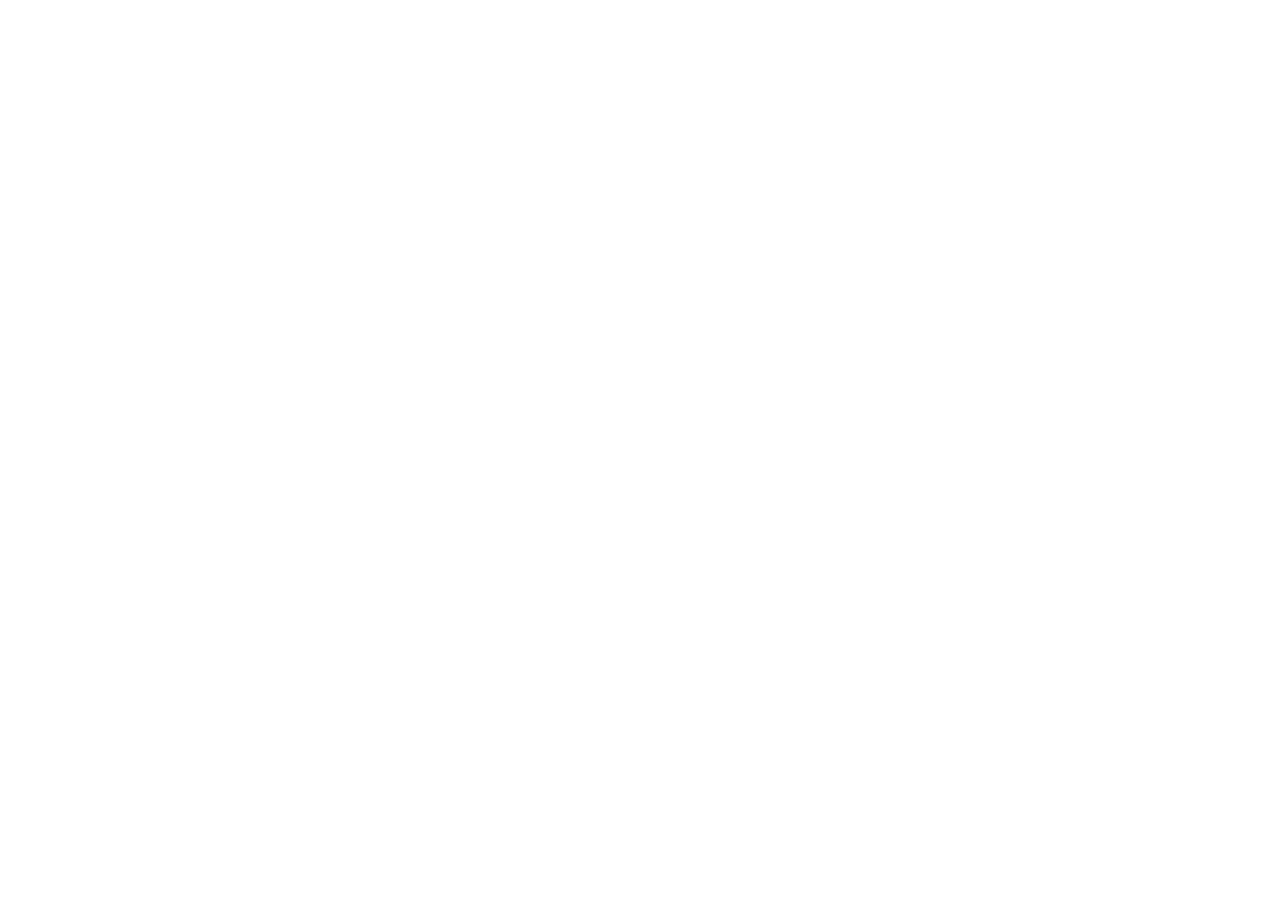
==== src/index.html @ 46beb437 "added index.html and style.css files" ====
<!doctype html>
<html lang="en">
    <head>
        <meta charset="UTF-8" />
        <meta name="viewport" content="width=device-width, initial-scale=1.0" />
        <title>LocalBuzz</title>
    </head>
    <body>

    </body>
</html>
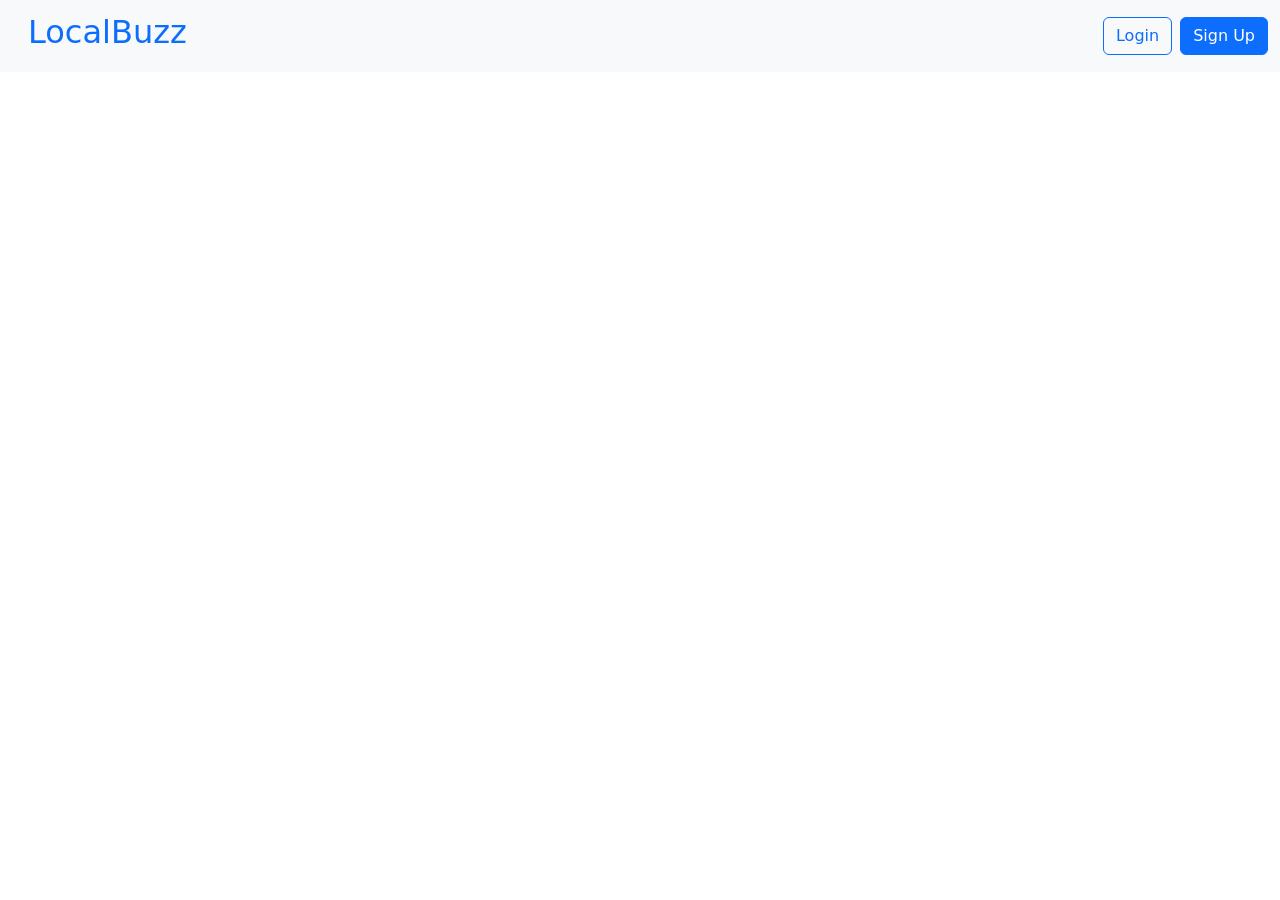
==== commit 67fa3638: "added nav section with login and sign up button." ====
--- a/src/index.html
+++ b/src/index.html
@@ -4,8 +4,28 @@
         <meta charset="UTF-8" />
         <meta name="viewport" content="width=device-width, initial-scale=1.0" />
         <title>LocalBuzz</title>
+        <link
+            href="https://cdn.jsdelivr.net/npm/bootstrap@5.3.8/dist/css/bootstrap.min.css"
+            rel="stylesheet"
+            integrity="sha384-sRIl4kxILFvY47J16cr9ZwB07vP4J8+LH7qKQnuqkuIAvNWLzeN8tE5YBujZqJLB"
+            crossorigin="anonymous" />
     </head>
     <body>
+        <nav class="navbar navbar-expand-lg bg-body-tertiary">
+            <div class="container-fluid d-flex ms-auto gap-2">
+                <h1 class="navbar-brand text-primary ms-3 fs-2">LocalBuzz</h1>
+                <div class="d-flex ms-auto gap-2">
+                    <a href="#login"><button
+                            class="btn btn-outline-primary">Login</button></a>
+                    <a href="#signup"><button class="btn btn-primary">Sign
+                            Up</button></a>
+                </div>
+            </div>
+        </nav>
 
+        <script
+            src="https://cdn.jsdelivr.net/npm/bootstrap@5.3.8/dist/js/bootstrap.bundle.min.js"
+            integrity="sha384-FKyoEForCGlyvwx9Hj09JcYn3nv7wiPVlz7YYwJrWVcXK/BmnVDxM+D2scQbITxI"
+            crossorigin="anonymous"></script>
     </body>
 </html>
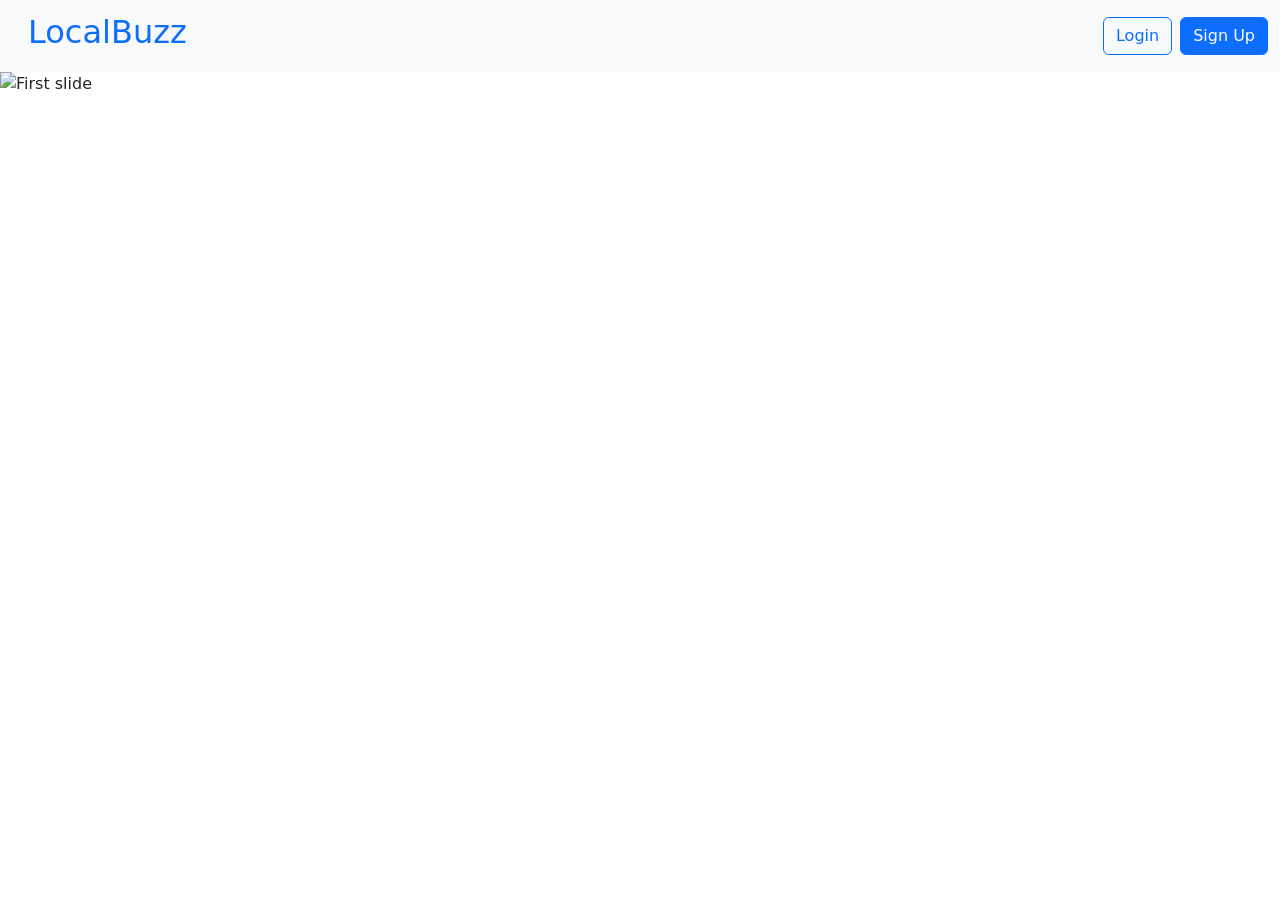
==== commit 2f12b1cf: "added carousel component with images and captions; updated styles for carousel items" ====
--- a/src/index.html
+++ b/src/index.html
@@ -4,6 +4,7 @@
         <meta charset="UTF-8" />
         <meta name="viewport" content="width=device-width, initial-scale=1.0" />
         <title>LocalBuzz</title>
+        <link rel="stylesheet" href="style.css" />
         <link
             href="https://cdn.jsdelivr.net/npm/bootstrap@5.3.8/dist/css/bootstrap.min.css"
             rel="stylesheet"
@@ -11,6 +12,7 @@
             crossorigin="anonymous" />
     </head>
     <body>
+        <!-- Navbar -->
         <nav class="navbar navbar-expand-lg bg-body-tertiary">
             <div class="container-fluid d-flex ms-auto gap-2">
                 <h1 class="navbar-brand text-primary ms-3 fs-2">LocalBuzz</h1>
@@ -23,6 +25,71 @@
             </div>
         </nav>
 
+        <!-- Carousel -->
+        <div id="carouselExampleCaptions" class="carousel slide">
+            <div class="carousel-indicators">
+                <button type="button" data-bs-target="#carouselExampleCaptions"
+                    data-bs-slide-to="0" class="active" aria-current="true"
+                    aria-label="Slide 1"></button>
+                <button type="button" data-bs-target="#carouselExampleCaptions"
+                    data-bs-slide-to="1" aria-label="Slide 2"></button>
+                <button type="button" data-bs-target="#carouselExampleCaptions"
+                    data-bs-slide-to="2" aria-label="Slide 3"></button>
+            </div>
+            <div class="carousel-inner">
+                <!-- Slide 1 -->
+                <div class="carousel-item active">
+                    <!-- Added h-100 class here -->
+                    <img
+                        src="assests/carousel/music.jpg"
+                        class="d-block w-100 h-100" alt="First slide" />
+                    <div class="carousel-caption d-none d-md-block">
+                        <h5>Live Beats Festival 2026</h5>
+                        <p>Experience unforgettable performances from top global
+                            artists and breakthrough indie talents under the
+                            stars</p>
+                    </div>
+                </div>
+                <!-- Slide 2 -->
+                <div class="carousel-item">
+                    <!-- Added h-100 class here -->
+                    <img
+                        src="assests/carousel/tech.jpg"
+                        class="d-block w-100 h-100" alt="Second slide" />
+                    <div class="carousel-caption d-none d-md-block">
+                        <h5>Global Tech Summit</h5>
+                        <p>Connect with industry leaders, discover
+                            groundbreaking AI innovations, and explore the
+                            future of digital engineering.</p>
+                    </div>
+                </div>
+                <!-- Slide 3 -->
+                <div class="carousel-item">
+                    <!-- Added h-100 class here -->
+                    <img
+                        src="assests/carousel/sports.jpg"
+                        class="d-block w-100 h-100" alt="Third slide" />
+                    <div class="carousel-caption d-none d-md-block">
+                        <h5>Championship Court Clash</h5>
+                        <p>eel the raw stadium energy live as top-tier rivals
+                            battle for dominance on the hardwood.</p>
+                    </div>
+                </div>
+            </div>
+            <button class="carousel-control-prev" type="button"
+                data-bs-target="#carouselExampleCaptions" data-bs-slide="prev">
+                <span class="carousel-control-prev-icon"
+                    aria-hidden="true"></span>
+                <span class="visually-hidden">Previous</span>
+            </button>
+            <button class="carousel-control-next" type="button"
+                data-bs-target="#carouselExampleCaptions" data-bs-slide="next">
+                <span class="carousel-control-next-icon"
+                    aria-hidden="true"></span>
+                <span class="visually-hidden">Next</span>
+            </button>
+        </div>
+
         <script
             src="https://cdn.jsdelivr.net/npm/bootstrap@5.3.8/dist/js/bootstrap.bundle.min.js"
             integrity="sha384-FKyoEForCGlyvwx9Hj09JcYn3nv7wiPVlz7YYwJrWVcXK/BmnVDxM+D2scQbITxI"
--- a/src/style.css
+++ b/src/style.css
@@ -0,0 +1,8 @@
+
+.carousel-item{
+    height: 80vh;
+    overflow: hidden;
+}
+.carousel-item img {
+  object-fit: cover;
+}
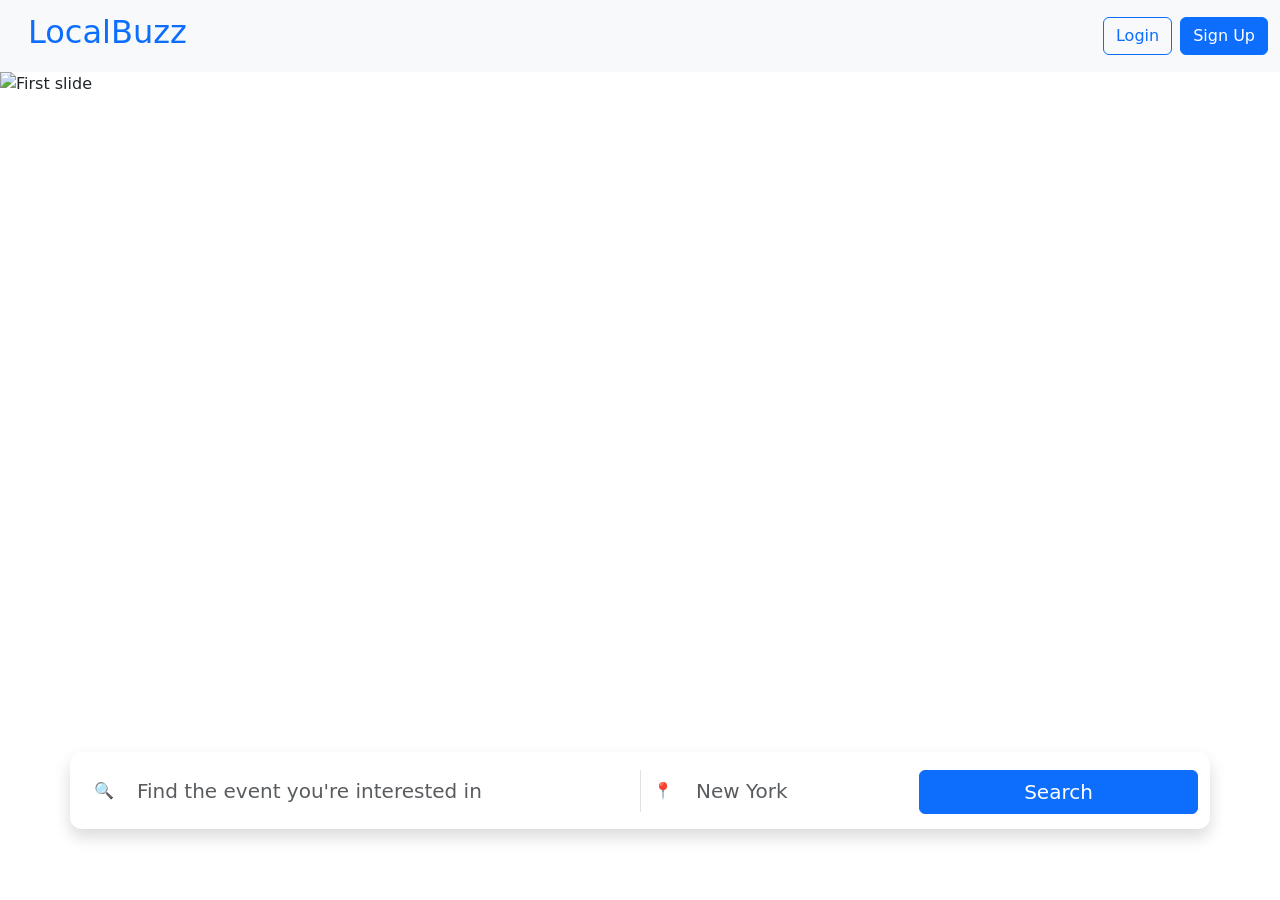
==== commit 53f47038: "added search bar component and improved carousel item formatting" ====
--- a/src/index.html
+++ b/src/index.html
@@ -28,13 +28,23 @@
         <!-- Carousel -->
         <div id="carouselExampleCaptions" class="carousel slide">
             <div class="carousel-indicators">
-                <button type="button" data-bs-target="#carouselExampleCaptions"
-                    data-bs-slide-to="0" class="active" aria-current="true"
+                <button
+                    type="button"
+                    data-bs-target="#carouselExampleCaptions"
+                    data-bs-slide-to="0"
+                    class="active"
+                    aria-current="true"
                     aria-label="Slide 1"></button>
-                <button type="button" data-bs-target="#carouselExampleCaptions"
-                    data-bs-slide-to="1" aria-label="Slide 2"></button>
-                <button type="button" data-bs-target="#carouselExampleCaptions"
-                    data-bs-slide-to="2" aria-label="Slide 3"></button>
+                <button
+                    type="button"
+                    data-bs-target="#carouselExampleCaptions"
+                    data-bs-slide-to="1"
+                    aria-label="Slide 2"></button>
+                <button
+                    type="button"
+                    data-bs-target="#carouselExampleCaptions"
+                    data-bs-slide-to="2"
+                    aria-label="Slide 3"></button>
             </div>
             <div class="carousel-inner">
                 <!-- Slide 1 -->
@@ -42,12 +52,15 @@
                     <!-- Added h-100 class here -->
                     <img
                         src="assests/carousel/music.jpg"
-                        class="d-block w-100 h-100" alt="First slide" />
+                        class="d-block w-100 h-100"
+                        alt="First slide" />
                     <div class="carousel-caption d-none d-md-block">
                         <h5>Live Beats Festival 2026</h5>
-                        <p>Experience unforgettable performances from top global
-                            artists and breakthrough indie talents under the
-                            stars</p>
+                        <p>
+                            Experience unforgettable performances from top
+                            global artists and
+                            breakthrough indie talents under the stars
+                        </p>
                     </div>
                 </div>
                 <!-- Slide 2 -->
@@ -55,12 +68,16 @@
                     <!-- Added h-100 class here -->
                     <img
                         src="assests/carousel/tech.jpg"
-                        class="d-block w-100 h-100" alt="Second slide" />
+                        class="d-block w-100 h-100"
+                        alt="Second slide" />
                     <div class="carousel-caption d-none d-md-block">
                         <h5>Global Tech Summit</h5>
-                        <p>Connect with industry leaders, discover
-                            groundbreaking AI innovations, and explore the
-                            future of digital engineering.</p>
+                        <p>
+                            Connect with industry leaders, discover
+                            groundbreaking AI
+                            innovations, and explore the future of digital
+                            engineering.
+                        </p>
                     </div>
                 </div>
                 <!-- Slide 3 -->
@@ -68,26 +85,75 @@
                     <!-- Added h-100 class here -->
                     <img
                         src="assests/carousel/sports.jpg"
-                        class="d-block w-100 h-100" alt="Third slide" />
+                        class="d-block w-100 h-100"
+                        alt="Third slide" />
                     <div class="carousel-caption d-none d-md-block">
                         <h5>Championship Court Clash</h5>
-                        <p>eel the raw stadium energy live as top-tier rivals
-                            battle for dominance on the hardwood.</p>
+                        <p>
+                            eel the raw stadium energy live as top-tier rivals
+                            battle for
+                            dominance on the hardwood.
+                        </p>
                     </div>
                 </div>
             </div>
-            <button class="carousel-control-prev" type="button"
-                data-bs-target="#carouselExampleCaptions" data-bs-slide="prev">
+            <button
+                class="carousel-control-prev"
+                type="button"
+                data-bs-target="#carouselExampleCaptions"
+                data-bs-slide="prev">
                 <span class="carousel-control-prev-icon"
                     aria-hidden="true"></span>
                 <span class="visually-hidden">Previous</span>
             </button>
-            <button class="carousel-control-next" type="button"
-                data-bs-target="#carouselExampleCaptions" data-bs-slide="next">
+            <button
+                class="carousel-control-next"
+                type="button"
+                data-bs-target="#carouselExampleCaptions"
+                data-bs-slide="next">
                 <span class="carousel-control-next-icon"
                     aria-hidden="true"></span>
                 <span class="visually-hidden">Next</span>
             </button>
+        </div>
+
+        <!-- Search Bar -->
+        <div
+            class="container search-box  shadow position-relative ">
+            <form class="row g-0 align-items-center ">
+                <!-- Search -->
+
+                <div class="col-md-6">
+                    <div class="input-group">
+                        <span class="input-group-text bg-white border-0"> 🔍
+                        </span>
+                        <input
+                            type="text"
+                            class="form-control border-0 fs-5"
+                            placeholder="Find the event you're interested in" />
+                    </div>
+                </div>
+
+                <!-- Location -->
+
+                <div class="col-md-3">
+                    <div class="input-group border-start">
+                        <span class="input-group-text bg-white border-0"> 📍
+                        </span>
+                        <input
+                            type="text"
+                            class="form-control border-0 fs-5"
+                            placeholder="New York" />
+                    </div>
+                </div>
+
+                <!-- Button -->
+
+                <div class="col-md-3 ">
+                    <button
+                        class="btn btn-primary position-relative w-100 fs-5">Search</button>
+                </div>
+            </form>
         </div>
 
         <script
--- a/src/style.css
+++ b/src/style.css
@@ -1,8 +1,30 @@
-
-.carousel-item{
-    height: 80vh;
-    overflow: hidden;
+.carousel-item {
+  height: 80vh;
+  overflow: hidden;
 }
 .carousel-item img {
   object-fit: cover;
-}+}
+
+.search-box {
+    width: 4%;
+  background: white;
+  padding: 15px;
+  border-radius: 12px;
+  margin-top: -40px;
+  font-size: 30px;
+  /* display: flex;
+  text-align: center;
+  justify-content: center; */
+  width: max-content;
+}
+
+.btn-pink {
+  background: #ff5d96;
+  color: white;
+}
+
+.btn-pink:hover {
+  background: #ff4688;
+  color: white;
+}
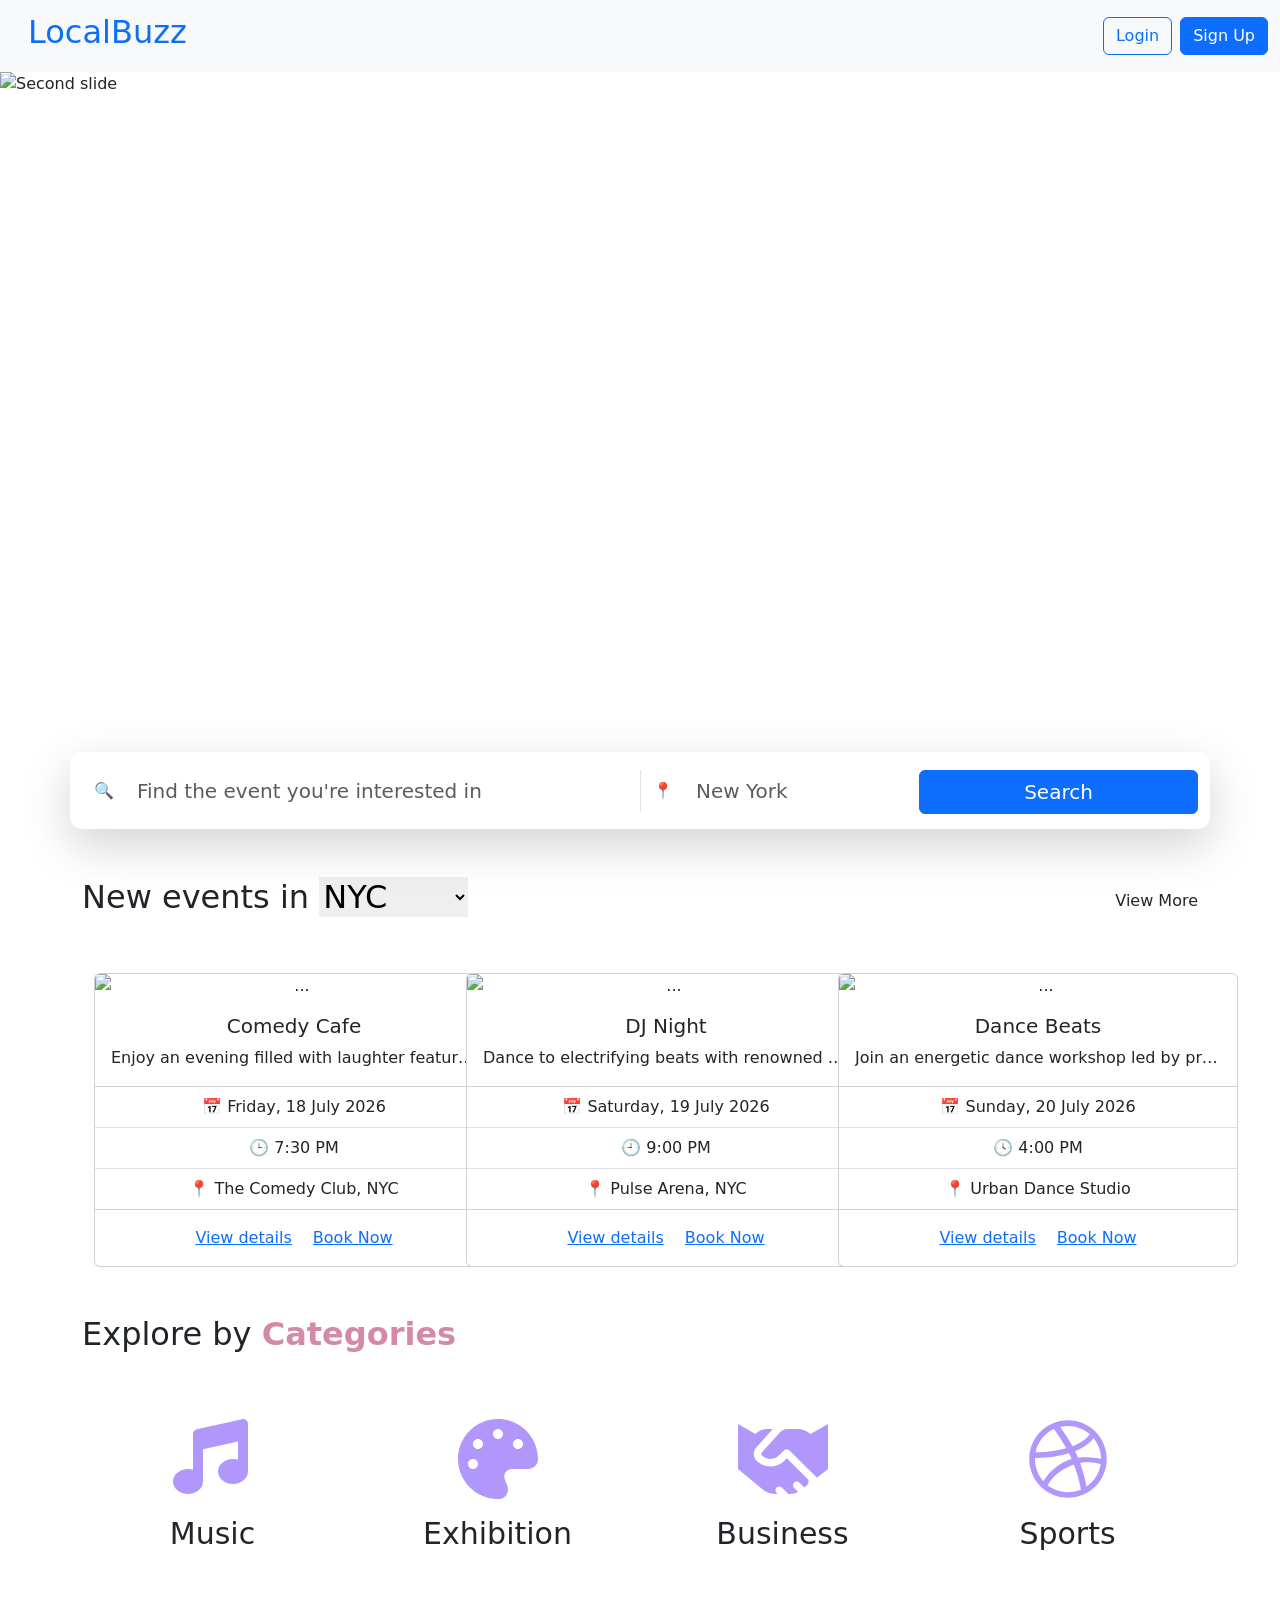
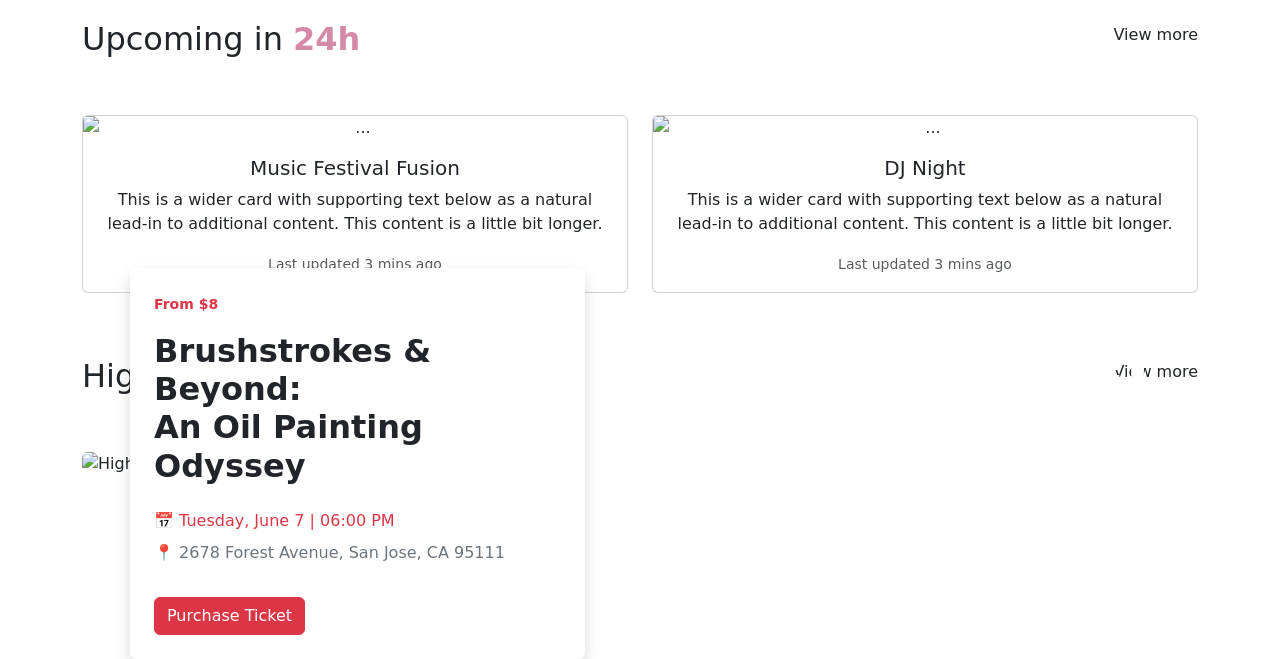
==== commit 052a468a: "added event sections with cards and categories" ====
--- a/src/index.html
+++ b/src/index.html
@@ -26,7 +26,10 @@
         </nav>
 
         <!-- Carousel -->
-        <div id="carouselExampleCaptions" class="carousel slide">
+        <div
+            id="carouselExampleCaptions"
+            class="carousel slide"
+            data-bs-ride="carousel">
             <div class="carousel-indicators">
                 <button
                     type="button"
@@ -48,7 +51,7 @@
             </div>
             <div class="carousel-inner">
                 <!-- Slide 1 -->
-                <div class="carousel-item active">
+                <div class="carousel-item">
                     <!-- Added h-100 class here -->
                     <img
                         src="assests/carousel/music.jpg"
@@ -64,7 +67,7 @@
                     </div>
                 </div>
                 <!-- Slide 2 -->
-                <div class="carousel-item">
+                <div class="carousel-item active">
                     <!-- Added h-100 class here -->
                     <img
                         src="assests/carousel/tech.jpg"
@@ -118,9 +121,8 @@
         </div>
 
         <!-- Search Bar -->
-        <div
-            class="container search-box  shadow position-relative ">
-            <form class="row g-0 align-items-center ">
+        <div class="container search-box shadow shadow-lg position-relative">
+            <form class="row g-0 align-items-center">
                 <!-- Search -->
 
                 <div class="col-md-6">
@@ -149,16 +151,301 @@
 
                 <!-- Button -->
 
-                <div class="col-md-3 ">
+                <div class="col-md-3">
                     <button
-                        class="btn btn-primary position-relative w-100 fs-5">Search</button>
+                        class="btn btn-primary position-relative w-100 fs-5">
+                        Search
+                    </button>
                 </div>
             </form>
         </div>
 
-        <script
-            src="https://cdn.jsdelivr.net/npm/bootstrap@5.3.8/dist/js/bootstrap.bundle.min.js"
-            integrity="sha384-FKyoEForCGlyvwx9Hj09JcYn3nv7wiPVlz7YYwJrWVcXK/BmnVDxM+D2scQbITxI"
-            crossorigin="anonymous"></script>
-    </body>
-</html>
+        <!-- Events -->
+
+        <div class="container d-flex flex-wrap gap-4 event-secction">
+            <div
+                class="event-header d-flex justify-content-between align-items-center w-100 my-5">
+                <h2>
+                    New events in
+                    <select class="city-select">
+                        <option>NYC</option>
+                        <option>LA</option>
+                        <option>Chicago</option>
+                    </select>
+                </h2>
+
+                <p class="mb-0">View More</p>
+            </div>
+        </div>
+
+        <!-- event-cards  -->
+        <div
+            class="container text-center d-flex justify-content-center align-items-center g-5">
+            <div class="row row-cols-lg-3 row-cols-sm-1 row-cols-md-2 g-4">
+                <div class="col">
+                    <div class="card" style="width: 25rem">
+                        <img
+                            src="assests/cards/comedy.jpg"
+                            class="card-img-top"
+                            alt="..." />
+                        <div class="card-body">
+                            <h5 class="card-title">Comedy Cafe</h5>
+                            <p class="card-text text-truncate">
+                                Enjoy an evening filled with laughter featuring
+                                top stand-up
+                                comedians and fresh local talent.
+                            </p>
+                        </div>
+                        <ul class="list-group list-group-flush">
+                            <li class="list-group-item">📅 Friday, 18 July
+                                2026</li>
+                            <li class="list-group-item">🕒 7:30 PM</li>
+                            <li class="list-group-item">📍 The Comedy Club,
+                                NYC</li>
+                        </ul>
+                        <div class="card-body">
+                            <a href="#" class="card-link">View details</a>
+                            <a href="#" class="card-link">Book Now</a>
+                        </div>
+                    </div>
+                </div>
+                <div class="col">
+                    <div class="card" style="width: 25rem">
+                        <img src="assests/cards/dj.jpg" class="card-img-top"
+                            alt="..." />
+                        <div class="card-body">
+                            <h5 class="card-title">DJ Night</h5>
+                            <p class="card-text text-truncate">
+                                Dance to electrifying beats with renowned DJs,
+                                immersive lights,
+                                and an unforgettable nightlife experience.
+                            </p>
+                        </div>
+                        <ul class="list-group list-group-flush">
+                            <li class="list-group-item">📅 Saturday, 19 July
+                                2026</li>
+                            <li class="list-group-item">🕘 9:00 PM</li>
+                            <li class="list-group-item">📍 Pulse Arena, NYC</li>
+                        </ul>
+                        <div class="card-body">
+                            <a href="#" class="card-link">View details</a>
+                            <a href="#" class="card-link">Book Now</a>
+                        </div>
+                    </div>
+                </div>
+                <div class="col">
+                    <div class="card" style="width: 25rem">
+                        <img src="assests/cards/dance.jpg" class="card-img-top"
+                            alt="..." />
+                        <div class="card-body">
+                            <h5 class="card-title">Dance Beats</h5>
+                            <p class="card-text text-truncate">
+                                Join an energetic dance workshop led by
+                                professional
+                                choreographers for all skill levels.
+                            </p>
+                        </div>
+                        <ul class="list-group list-group-flush">
+                            <li class="list-group-item">📅 Sunday, 20 July
+                                2026</li>
+                            <li class="list-group-item">🕓 4:00 PM</li>
+                            <li class="list-group-item">📍 Urban Dance
+                                Studio</li>
+                        </ul>
+                        <div class="card-body">
+                            <a href="#" class="card-link">View details</a>
+                            <a href="#" class="card-link">Book Now</a>
+                        </div>
+                    </div>
+                </div>
+            </div>
+        </div>
+        <!-- Categories -->
+        <div class="container d-flex flex-wrap gap-4 event-secction">
+            <div
+                class="event-header d-flex justify-content-between align-items-center w-100 my-5">
+                <h2>
+                    Explore by
+                    <span>Categories</span>
+                </h2>
+            </div>
+        </div>
+
+        <div class="container text-center">
+            <div class="row row-cols-4 g-4">
+                <div class="col">
+                    <svg xmlns="http://www.w3.org/2000/svg"
+                        viewBox="0 0 640 640">
+                        <!--!Font Awesome Free v7.3.0 by @fontawesome - https://fontawesome.com License - https://fontawesome.com/license/free Copyright 2026 Fonticons, Inc.-->
+                        <path
+                            fill="rgb(177, 151, 252)"
+                            d="M532 71C539.6 77.1 544 86.3 544 96L544 400C544 444.2 501 480 448 480C395 480 352 444.2 352 400C352 355.8 395 320 448 320C459.2 320 470 321.6 480 324.6L480 207.9L256 257.7L256 464C256 508.2 213 544 160 544C107 544 64 508.2 64 464C64 419.8 107 384 160 384C171.2 384 182 385.6 192 388.6L192 160C192 145 202.4 132 217.1 128.8L505.1 64.8C514.6 62.7 524.5 65 532.1 71.1z" />
+                    </svg>
+                    <p>Music</p>
+                </div>
+                <div class="col">
+                    <svg xmlns="http://www.w3.org/2000/svg"
+                        viewBox="0 0 640 640">
+                        <!--!Font Awesome Free v7.3.0 by @fontawesome - https://fontawesome.com License - https://fontawesome.com/license/free Copyright 2026 Fonticons, Inc.-->
+                        <path
+                            fill="rgb(177, 151, 252)"
+                            d="M576 320C576 320.9 576 321.8 576 322.7C575.6 359.2 542.4 384 505.9 384L408 384C381.5 384 360 405.5 360 432C360 435.4 360.4 438.7 361 441.9C363.1 452.1 367.5 461.9 371.8 471.8C377.9 485.6 383.9 499.3 383.9 513.8C383.9 545.6 362.3 574.5 330.5 575.8C327 575.9 323.5 576 319.9 576C178.5 576 63.9 461.4 63.9 320C63.9 178.6 178.6 64 320 64C461.4 64 576 178.6 576 320zM192 352C192 334.3 177.7 320 160 320C142.3 320 128 334.3 128 352C128 369.7 142.3 384 160 384C177.7 384 192 369.7 192 352zM192 256C209.7 256 224 241.7 224 224C224 206.3 209.7 192 192 192C174.3 192 160 206.3 160 224C160 241.7 174.3 256 192 256zM352 160C352 142.3 337.7 128 320 128C302.3 128 288 142.3 288 160C288 177.7 302.3 192 320 192C337.7 192 352 177.7 352 160zM448 256C465.7 256 480 241.7 480 224C480 206.3 465.7 192 448 192C430.3 192 416 206.3 416 224C416 241.7 430.3 256 448 256z" />
+                    </svg>
+                    <p>Exhibition</p>
+                </div>
+                <div class="col">
+                    <svg xmlns="http://www.w3.org/2000/svg"
+                        viewBox="0 0 640 640">
+                        <!--!Font Awesome Free v7.3.0 by @fontawesome - https://fontawesome.com License - https://fontawesome.com/license/free Copyright 2026 Fonticons, Inc.-->
+                        <path
+                            fill="rgb(177, 151, 252)"
+                            d="M300.9 149.2L184.3 278.8C179.7 283.9 179.9 291.8 184.8 296.7C215.3 327.2 264.8 327.2 295.3 296.7L327.1 264.9C331.3 260.7 336.6 258.4 342 258C348.8 257.4 355.8 259.7 361 264.9L537.6 440L608 384L608 96L496 160L472.2 144.1C456.4 133.6 437.9 128 418.9 128L348.5 128C347.4 128 346.2 128 345.1 128.1C328.2 129 312.3 136.6 300.9 149.2zM148.6 246.7L255.4 128L215.8 128C190.3 128 165.9 138.1 147.9 156.1L144 160L32 96L32 384L188.4 514.3C211.4 533.5 240.4 544 270.3 544L286 544L279 537C269.6 527.6 269.6 512.4 279 503.1C288.4 493.8 303.6 493.7 312.9 503.1L353.9 544.1L362.9 544.1C382 544.1 400.7 539.8 417.7 531.8L391 505C381.6 495.6 381.6 480.4 391 471.1C400.4 461.8 415.6 461.7 424.9 471.1L456.9 503.1L474.4 485.6C483.3 476.7 485.9 463.8 482 452.5L344.1 315.7L329.2 330.6C279.9 379.9 200.1 379.9 150.8 330.6C127.8 307.6 126.9 270.7 148.6 246.6z" />
+                    </svg>
+                    <p>Business</p>
+                </div>
+                <div class="col">
+                    <svg xmlns="http://www.w3.org/2000/svg"
+                        viewBox="0 0 640 640">
+                        <!--!Font Awesome Free v7.3.0 by @fontawesome - https://fontawesome.com License - https://fontawesome.com/license/free Copyright 2026 Fonticons, Inc.-->
+                        <path
+                            fill="rgb(177, 151, 252)"
+                            d="M320 72C183 72 72 183 72 320C72 457 183 568 320 568C457 568 568 457 568 320C568 183 457 72 320 72zM484 186.4C513.5 222.4 531.4 268.4 531.8 318.4C524.8 316.9 454.8 302.7 384.3 311.6C378.5 297.6 373.1 285.2 365.7 270C444 238 479.5 192.5 484 186.5zM460.4 161.9C456.6 167.3 424.7 210.2 349.4 238.4C314.7 174.6 276.2 122.2 270.4 114.4C337.6 98.2 408.4 115.7 460.5 161.9zM229.9 128.6C235.5 136.3 273.3 188.7 308.4 251.1C209.3 277.4 122 277 112.6 276.9C126.3 211.2 170.6 156.5 229.9 128.6zM108.2 320.3C108.2 318.1 108.2 316 108.3 313.8C117.6 314 220.2 315.3 326 283.7C332.1 295.6 337.9 307.6 343.2 319.6C266.6 341.2 197 403.1 162.7 461.9C128.9 424.3 108.2 374.7 108.2 320.3zM190 487.4C212.1 442.2 272.2 383.8 357.6 354.6C387.3 431.9 399.6 496.7 402.8 515.2C334.7 544.2 252.8 536.3 190 487.3zM438.4 495.9C436.2 483 425 421 397.2 344.9C463.6 334.3 521.9 351.7 529.1 354C519.7 412.9 485.8 463.8 438.3 496z" />
+                    </svg>
+                    <p>Sports</p>
+                </div>
+            </div>
+        </div>
+
+        <!-- Future Events -->
+        <div class="container d-flex flex-wrap gap-4 event-secction">
+            <div
+                class="event-header d-flex justify-content-between align-items-center w-100 my-5">
+                <h2>
+                    Upcoming in
+                    <span>24h</span>
+                </h2>
+                <p>View more</p>
+            </div>
+        </div>
+
+        <div class="container text-center">
+            <div class="row row-cols-2">
+                <div class="col">
+                    <div class="card mb-3">
+                        <img src="assests/cards/dance.jpg" class="card-img-top"
+                            alt="..." />
+                        <div class="card-body">
+                            <h5 class="card-title">Music Festival Fusion</h5>
+                            <p class="card-text">
+                                This is a wider card with supporting text below
+                                as a natural
+                                lead-in to additional content. This content is a
+                                little bit
+                                longer.
+                            </p>
+                            <p class="card-text">
+                                <small class="text-body-secondary">Last updated
+                                    3 mins ago</small>
+                            </p>
+                        </div>
+                    </div>
+                </div>
+                <div class="col">
+                    <div class="card mb-3">
+                        <img src="assests/cards/dj.jpg" class="card-img-top"
+                            alt="..." />
+                        <div class="card-body">
+                            <h5 class="card-title">DJ Night</h5>
+                            <p class="card-text">
+                                This is a wider card with supporting text below
+                                as a natural
+                                lead-in to additional content. This content is a
+                                little bit
+                                longer.
+                            </p>
+                            <p class="card-text">
+                                <small class="text-body-secondary">Last updated
+                                    3 mins ago</small>
+                            </p>
+                        </div>
+                    </div>
+                </div>
+            </div>
+        </div>
+
+        <!-- highlights -->
+        <div class="container d-flex flex-wrap gap-4 event-secction">
+            <div
+                class="event-header d-flex justify-content-between align-items-center w-100 my-5">
+                <h2>
+                    Highlights
+                    <span>this week</span>
+                </h2>
+                <p>View more</p>
+            </div>
+        </div>
+
+        <!-- Highlight Card -->
+        <div class="container">
+            <div class="highlight-card position-relative">
+
+                <img src="/src/assests/cards/highlights.jpg"
+                    class="img-fluid rounded w-100"
+                    alt="Highlight">
+
+                <!-- Overlay -->
+                <div
+                    class="card-img-overlay d-flex align-items-center justify-content-between px-5">
+
+                    <!-- Left White Card -->
+                    <div class="event-card bg-white rounded shadow p-4">
+
+                        <small class="text-danger fw-bold">
+                            From $8
+                        </small>
+
+                        <h2 class="fw-bold mt-3">
+                            Brushstrokes & Beyond:
+                            <br>
+                            An Oil Painting Odyssey
+                        </h2>
+
+                        <p class="text-danger mt-4 mb-2">
+                            📅 Tuesday, June 7 | 06:00 PM
+                        </p>
+
+                        <p class="text-secondary">
+                            📍 2678 Forest Avenue, San Jose, CA 95111
+                        </p>
+
+                        <button class="btn btn-danger mt-3">
+                            Purchase Ticket
+                        </button>
+
+                    </div>
+
+                    <!-- Right Text -->
+
+                    <div class="text-white text-end">
+
+                        <h5 class="fw-light">
+                            Brushstrokes & Beyond
+                        </h5>
+
+                        <h1 class="display-2 fw-bold">
+                            An Oil Painting
+                            <br>
+                            Odyssey
+                        </h1>
+
+                    </div>
+
+                </div>
+            </div>
+
+            <script
+                src="https://cdn.jsdelivr.net/npm/bootstrap@5.3.8/dist/js/bootstrap.bundle.min.js"
+                integrity="sha384-FKyoEForCGlyvwx9Hj09JcYn3nv7wiPVlz7YYwJrWVcXK/BmnVDxM+D2scQbITxI"
+                crossorigin="anonymous"></script>
+        </body>
+    </html>
--- a/src/style.css
+++ b/src/style.css
@@ -28,3 +28,41 @@
   background: #ff4688;
   color: white;
 }
+
+span{
+    color: #d489a7;
+    font-weight: 800;
+    outline: none;
+    text-decoration: none;
+}   
+.city-select{
+    border:none;
+}
+.city-select :focus{
+    outline: none;
+    box-shadow: none;
+}
+.city-select option{
+    color: #879ae6 !important;
+    font-weight: 800;
+    outline: none;
+    text-decoration: none;
+}
+a{
+    text-decoration: none;
+    
+}
+.col svg{
+    height: 100px;
+    width: 100px;
+}
+.col>p{
+    margin-top: 2px;   
+    font-size: 30px;
+}
+.highlight-card img{
+    height:420px;
+    width:70vw;
+    object-fit:cover;
+    border-radius:15px;
+}
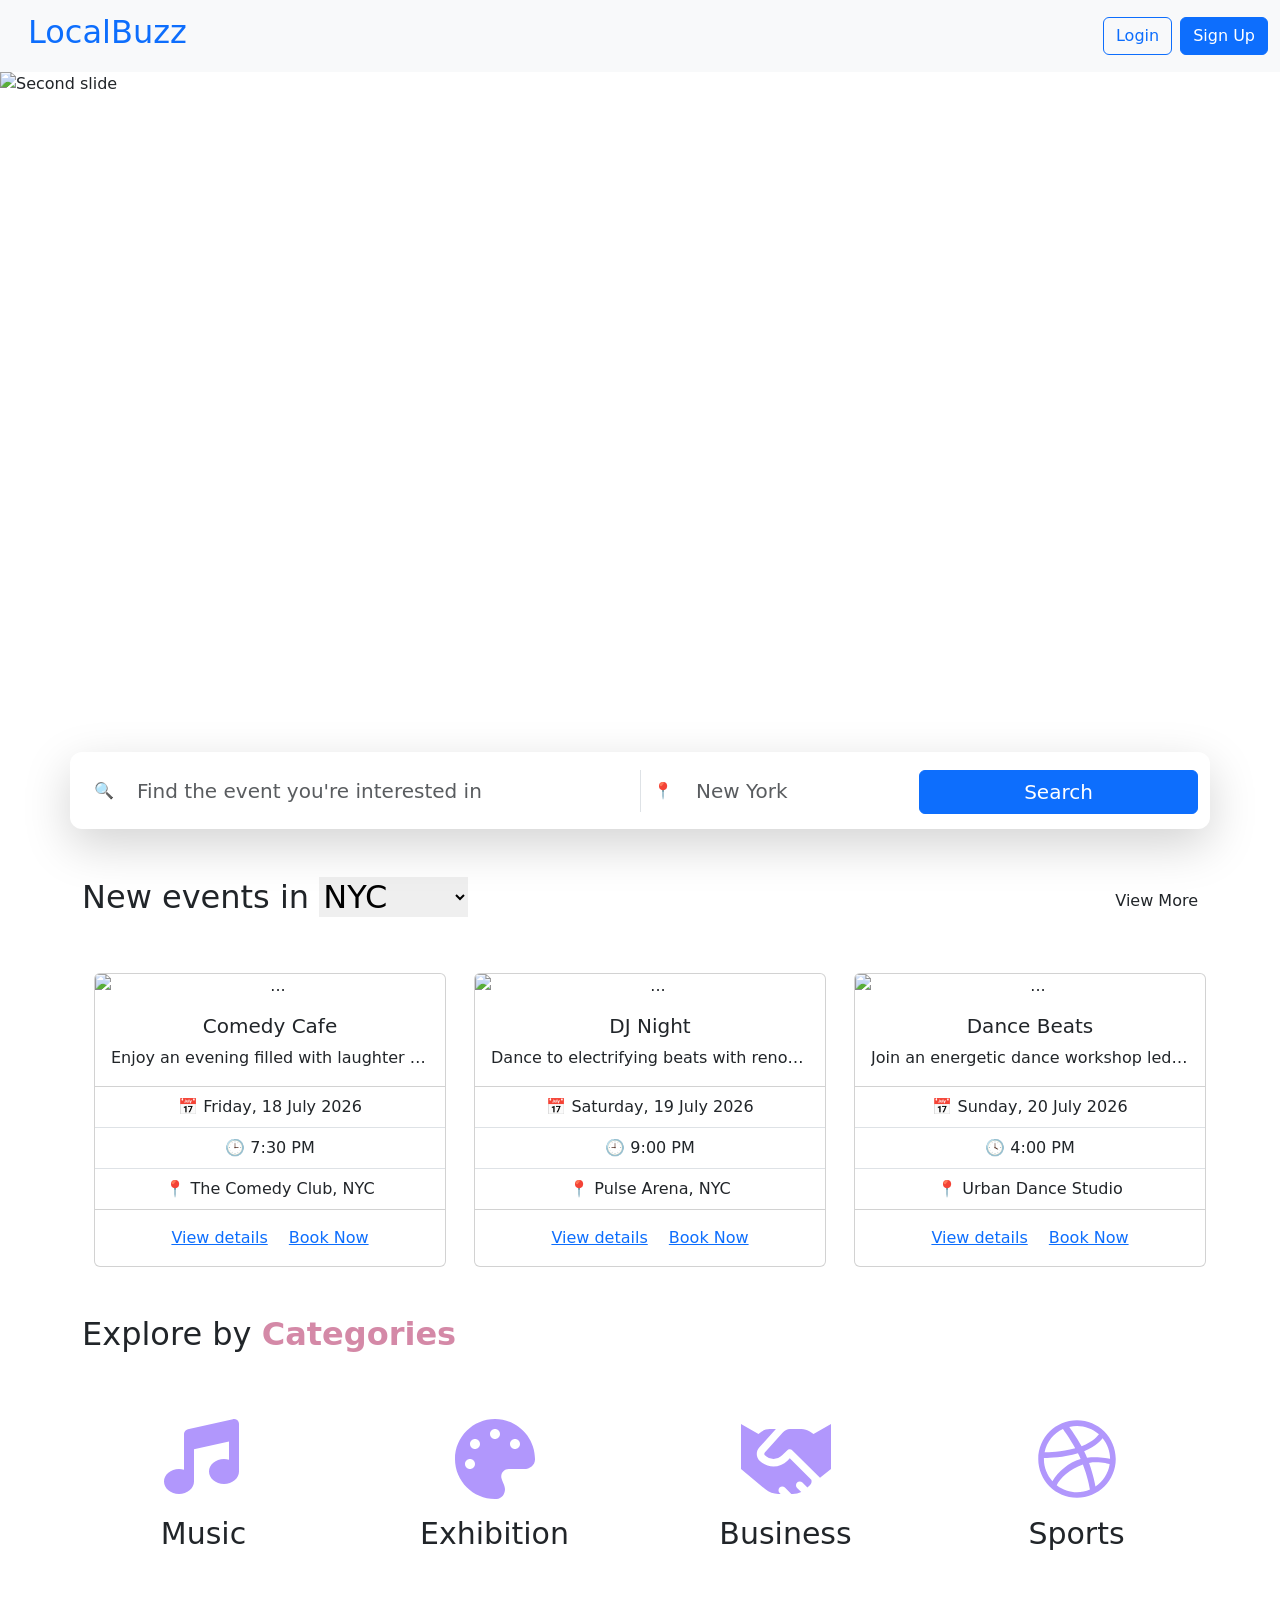
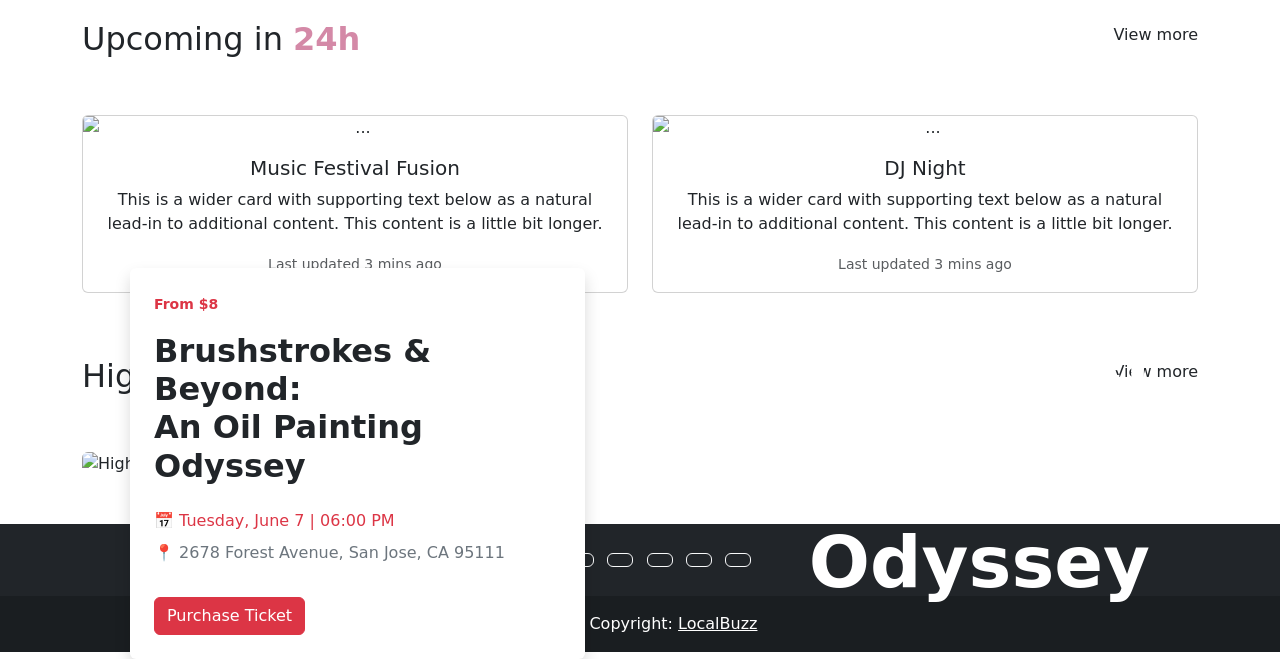
==== commit 4795dc34: "added footer section" ====
--- a/src/index.html
+++ b/src/index.html
@@ -180,10 +180,11 @@
 
         <!-- event-cards  -->
         <div
-            class="container text-center d-flex justify-content-center align-items-center g-5">
-            <div class="row row-cols-lg-3 row-cols-sm-1 row-cols-md-2 g-4">
-                <div class="col">
-                    <div class="card" style="width: 25rem">
+            class="container text-center d-flex justify-content-center align-items-center ms-auto g-5">
+            <div
+                class="row row-cols-lg-3 row row-cols-sm-1 row row-cols-md-2 g-5">
+                <div class="col">
+                    <div class="card" style="width: 22rem">
                         <img
                             src="assests/cards/comedy.jpg"
                             class="card-img-top"
@@ -210,7 +211,7 @@
                     </div>
                 </div>
                 <div class="col">
-                    <div class="card" style="width: 25rem">
+                    <div class="card" style="width: 22rem">
                         <img src="assests/cards/dj.jpg" class="card-img-top"
                             alt="..." />
                         <div class="card-body">
@@ -234,7 +235,7 @@
                     </div>
                 </div>
                 <div class="col">
-                    <div class="card" style="width: 25rem">
+                    <div class="card" style="width: 22rem">
                         <img src="assests/cards/dance.jpg" class="card-img-top"
                             alt="..." />
                         <div class="card-body">
@@ -272,7 +273,8 @@
         </div>
 
         <div class="container text-center">
-            <div class="row row-cols-4 g-4">
+            <div
+                class="row row-cols-lg-4 row row-cols-sm-1 row row-cols-md-2 g-5">
                 <div class="col">
                     <svg xmlns="http://www.w3.org/2000/svg"
                         viewBox="0 0 640 640">
@@ -442,10 +444,62 @@
 
                 </div>
             </div>
-
-            <script
-                src="https://cdn.jsdelivr.net/npm/bootstrap@5.3.8/dist/js/bootstrap.bundle.min.js"
-                integrity="sha384-FKyoEForCGlyvwx9Hj09JcYn3nv7wiPVlz7YYwJrWVcXK/BmnVDxM+D2scQbITxI"
-                crossorigin="anonymous"></script>
-        </body>
-    </html>
+        </div>
+
+        <!-- Footer -->
+        <div class="container-fluid w-100 mt-5 p-0">
+            <footer class="bg-dark text-center text-white">
+                <div class="container p-4 pb-0">
+                    <!-- section: Social media -->
+                    <section class="mb-4">
+                        <!-- Facebook -->
+                        <a class="btn btn-outline-light btn-floating m-1"
+                            href="#!" role="button"><i
+                                class="fab fa-facebook-f"></i></a>
+
+                        <!-- Twitter -->
+                        <a class="btn btn-outline-light btn-floating m-1"
+                            href="#!" role="button"><i
+                                class="fab fa-twitter"></i></a>
+
+                        <!-- Google -->
+                        <a class="btn btn-outline-light btn-floating m-1"
+                            href="#!" role="button"><i
+                                class="fab fa-google"></i></a>
+
+                        <!-- Instagram -->
+                        <a class="btn btn-outline-light btn-floating m-1"
+                            href="#!" role="button"><i
+                                class="fab fa-instagram"></i></a>
+
+                        <!-- Linkedin -->
+                        <a class="btn btn-outline-light btn-floating m-1"
+                            href="#!" role="button"><i
+                                class="fab fa-linkedin-in"></i></a>
+
+                        <!-- Github -->
+                        <a class="btn btn-outline-light btn-floating m-1"
+                            href="#!" role="button"><i
+                                class="fab fa-github"></i></a>
+                    </section>
+                    <!-- section: Social media -->
+                </div>
+
+                <!-- copyright -->
+                <div class="text-center p-3"
+                    style="background-color: rgba(0, 0, 0, 0.2);">
+                    © 2020 Copyright:
+                    <a class="text-white"
+                        href="https://mdbootstrap.com/">LocalBuzz</a>
+                </div>
+                <!-- copyright -->
+            </footer>
+
+        </div>
+
+        <script
+            src="https://cdn.jsdelivr.net/npm/bootstrap@5.3.8/dist/js/bootstrap.bundle.min.js"
+            integrity="sha384-FKyoEForCGlyvwx9Hj09JcYn3nv7wiPVlz7YYwJrWVcXK/BmnVDxM+D2scQbITxI"
+            crossorigin="anonymous"></script>
+    </body>
+</html>
